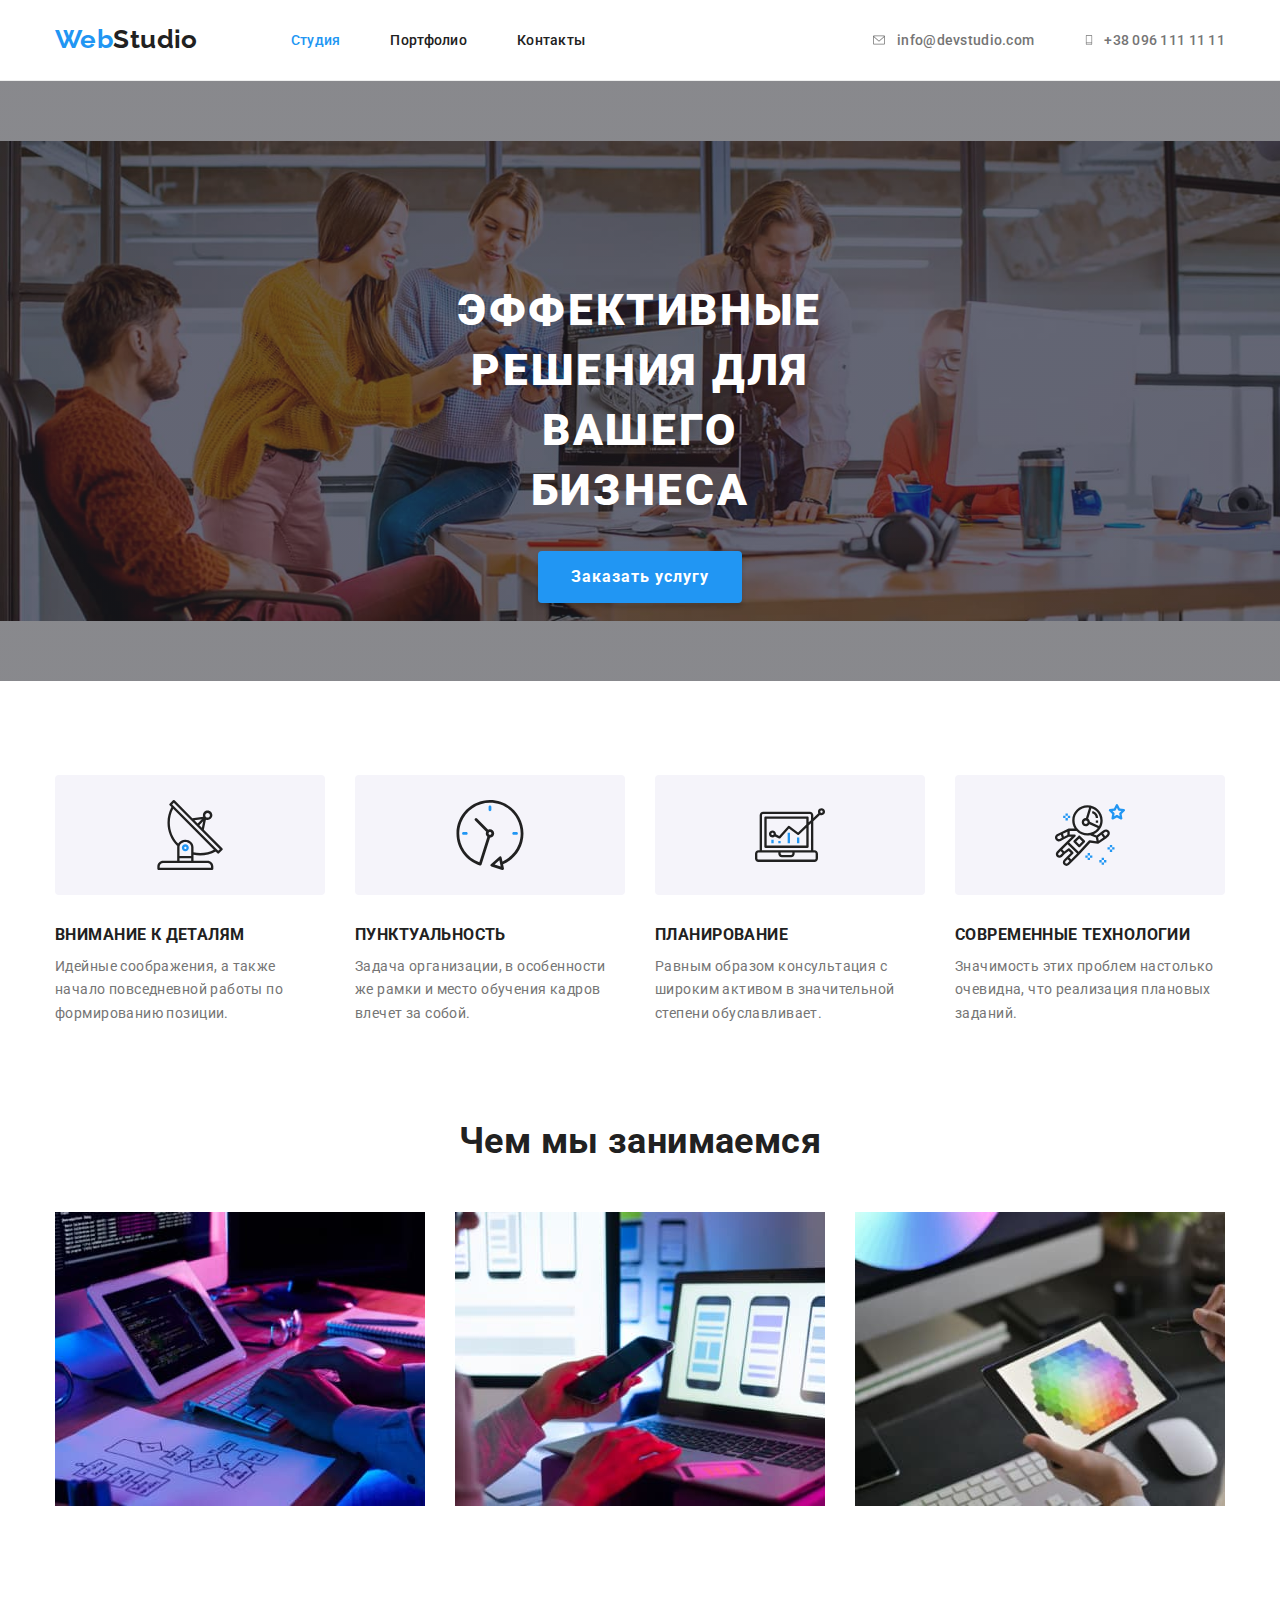
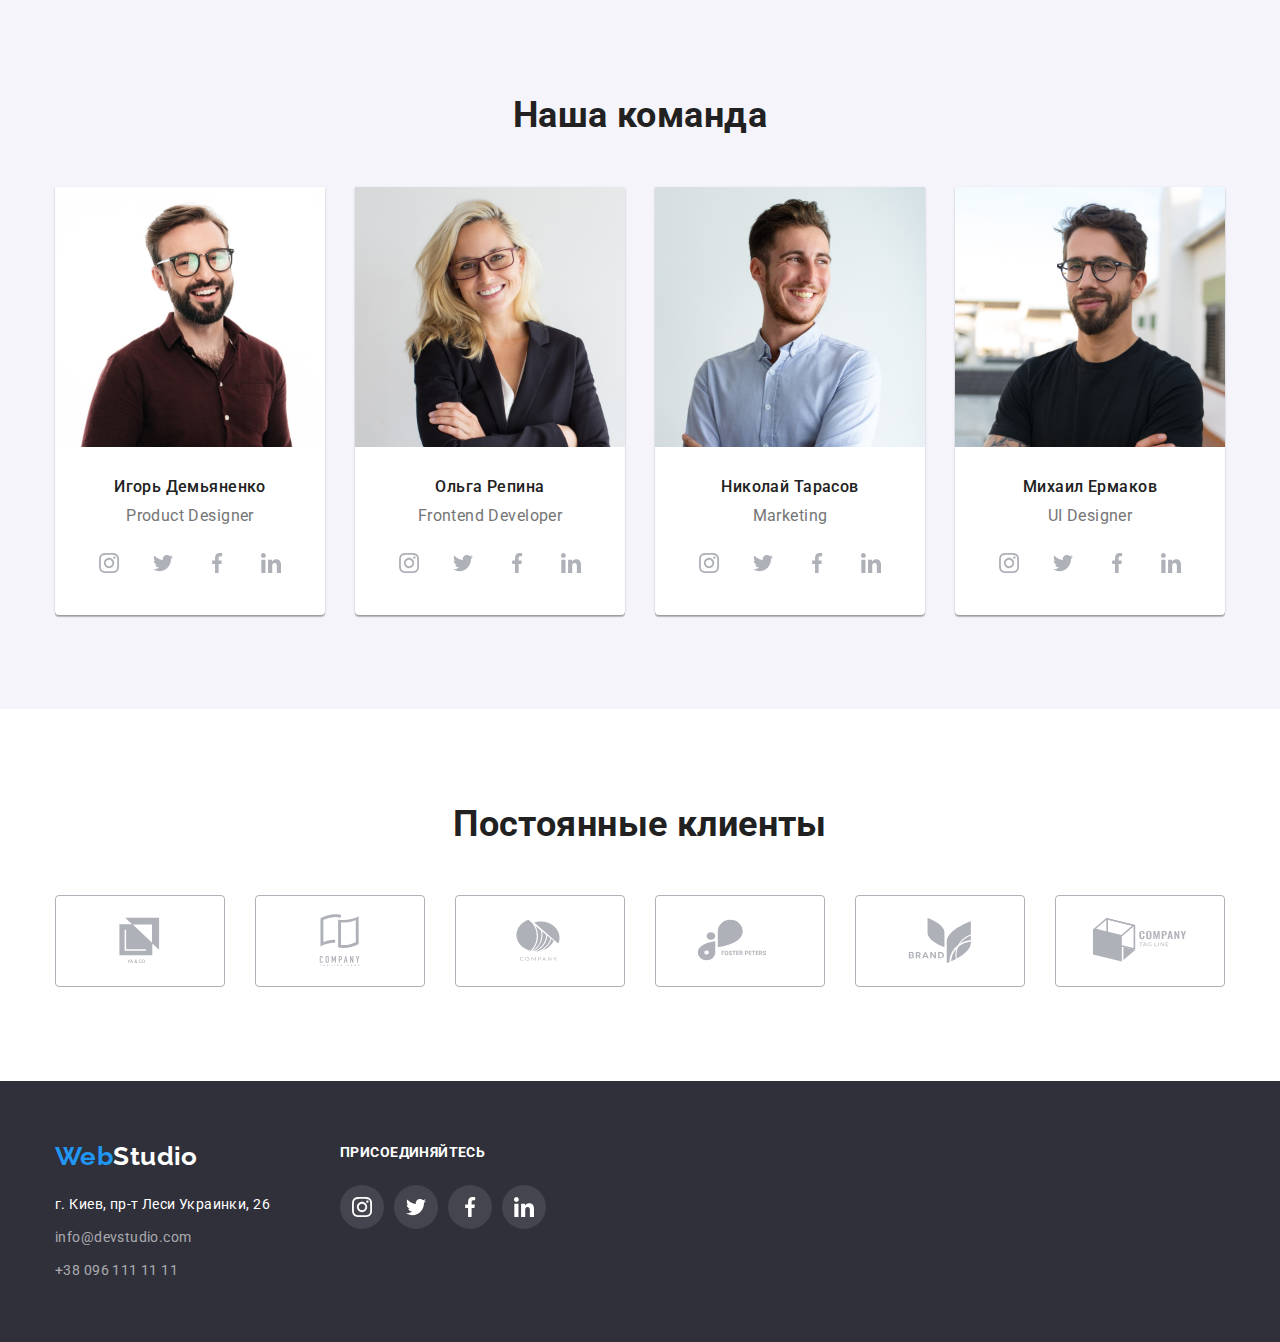
==== index.html @ f3991563 "Добавляет, изменяет стили" ====
<!DOCTYPE html>
<html lang="ru">

<head>
  <meta charset="UTF-8" />
  <meta http-equiv="X-UA-Compatible" content="IE=edge" />
  <meta name="description" content="WebStudio, г. Киев, пр-т Леси Украинки, 26" />
  <meta name="viewport" content="width=device-width, initial-scale=1.0" />
  <title>WebStudio</title>
  <link rel="preconnect" href="https://fonts.googleapis.com">
  <link rel="preconnect" href="https://fonts.gstatic.com" crossorigin>
  <link
    href="https://fonts.googleapis.com/css2?family=Oleo+Script&family=Raleway:wght@700&family=Roboto:wght@400;500;700;900&display=swap"
    rel="stylesheet">
  <link rel="stylesheet"
    href="https://cdnjs.cloudflare.com/ajax/libs/modern-normalize/1.1.0/modern-normalize.min.css" />
  <link rel="stylesheet" href="./css/styles.css" />
</head>

<body>
  <!-- Header -->
  <header class="page-header">
    <div class="container header">
      <nav class="main-nav">
        <a href=" ./index.html" class="logo"><span class="accent">Web</span>Studio</a>
        <ul class="site-nav">
          <li class="item">
            <a href="./index.html" class="link current">Студия</a>
          </li>

          <li class="item">
            <a href="./portfolio.html" class="link">Портфолио</a>
          </li>

          <li class="item"><a href="" class="link">Контакты</a></li>
        </ul>
      </nav>
      <ul class="contacts-header">
        <li class="item">
          <a href="mailto:info@devstudio.com" class="button">
            <svg class="icon-e-mail" width="16" height="12">
              <use href="./images/icons.svg#e-mail">
              </use>
            </svg>
            info@devstudio.com</a>
        </li>

        <li class="item">
          <a href="tel:+380961111111" class="button">
            <svg class="icon-mobile" width="10" height="16">
              <use href="./images/icons.svg#mobile">
              </use>
            </svg>
            +38 096 111 11 11</a>
        </li>
      </ul>
    </div>
  </header>

  <main class="page-main">
    <!-- Hero -->
    <section class="section hero">
      <div class="overlay">
        <h1 class="hero-title">Эффективные решения для вашего бизнеса</h1>
        <button type="button" class="primary-button">Заказать услугу</button>
      </div>
    </section>

    <!-- Features -->
    <section class="section features">
      <div class="container">
        <h2 class="section-title visually-hidden">Особенности</h2>
        <ul class="features-list">
          <li class="features-item">
            <div class="icon">
              <svg class="icon-antenna">
                <use href="./images/icons.svg#antenna"></use>
              </svg>
            </div>

            <h3 class="title">Внимание к деталям</h3>
            <p class="text">
              Идейные соображения, а также начало повседневной работы по
              формированию позиции.
            </p>
          </li>

          <li class="features-item">
            <div class="icon">
              <svg class="icon-clock">
                <use href="./images/icons.svg#clock"></use>
              </svg>
            </div>
            <h3 class="title">Пунктуальность</h3>
            <p class="text">
              Задача организации, в особенности же рамки и место обучения
              кадров влечет за собой.
            </p>
          </li>

          <li class="features-item">
            <div class="icon">
              <svg class="icon-diagram">
                <use href="./images/icons.svg#diagram"></use>
              </svg>
            </div>
            <h3 class="title">Планирование</h3>
            <p class="text">
              Равным образом консультация с широким активом в значительной
              степени обуславливает.
            </p>
          </li>

          <li class="features-item">
            <div class="icon">
              <svg class="icon-astronaut">
                <use href="./images/icons.svg#astronaut"></use>
              </svg>
            </div>
            <h3 class="title">Современные технологии</h3>
            <p class="text">
              Значимость этих проблем настолько очевидна, что реализация плановых заданий.
            </p>

          </li>
        </ul>
      </div>
    </section>
    <!-- Functions -->
    <section class="section functions">
      <div class="container">
        <h2 class="section-title">Чем мы занимаемся</h2>
        <ul class="functions-list">
          <li class="functions-item">
            <img src="./images/studio/programer-working.jpg" alt="Программист" width="370" />
          </li>

          <li class="functions-item">
            <img src="./images/studio/designers.jpg" alt="Мобильный дизайнер" width="370" />
          </li>

          <li class="functions-item">
            <img src="./images/studio/creative-artist.jpg" alt="Креативный дизайнер" width="370" />
          </li>
        </ul>
      </div>
    </section>

    <!-- Our team -->
    <section class="section team">
      <div class="container">
        <h2 class="section-title">Наша команда</h2>
        <ul class="team-list">
          <li class="team-item">
            <img src="./images/studio/igor.jpg" alt="Игорь" width="270" />
            <div class="team-card-content">
              <h3 class="title">Игорь Демьяненко</h3>
              <p lang="en" class="text">Product Designer</p>
              <ul class="social-list">

                <li class="social-item"><a href="https://www.instagram.com" class="link">
                    <svg class="icon-instagram">
                      <use href="./images/icons.svg#instagram"></use>
                    </svg>
                  </a></li>

                <li class="social-item"><a href="https://twitter.com" class="link">
                    <svg class="icon-twitter">
                      <use href="./images/icons.svg#twitter"></use>
                    </svg>
                  </a></li>

                <li class="social-item"><a href="https://www.facebook.com" class="link">
                    <svg class="icon-facebook">
                      <use href="./images/icons.svg#facebook"></use>
                    </svg>
                  </a></li>
                <li class="social-item"><a href="https://www.linkedin.com" class="link">
                    <svg class="icon-linkedin">
                      <use href="./images/icons.svg#linkedin"></use>
                    </svg>
                  </a></li>

              </ul>
            </div>
          </li>

          <li class="team-item">
            <img src="./images//studio/olga.jpg" alt="Ольга" width="270" />
            <div class="team-card-content">
              <h3 class="title">Ольга Репина</h3>
              <p lang="en" class="text">Frontend Developer</p>
              <ul class="social-list">

                <li class="social-item"><a href="https://www.instagram.com" class="link">
                    <svg class="icon-instagram">
                      <use href="./images/icons.svg#instagram"></use>
                    </svg>
                  </a></li>

                <li class="social-item"><a href="https://twitter.com" class="link">
                    <svg class="icon-twitter">
                      <use href="./images/icons.svg#twitter"></use>
                    </svg>
                  </a></li>

                <li class="social-item"><a href="https://www.facebook.com" class="link">
                    <svg class="icon-facebook">
                      <use href="./images/icons.svg#facebook"></use>
                    </svg>
                  </a></li>
                <li class="social-item"><a href="https://www.linkedin.com" class="link">
                    <svg class="icon-linkedin">
                      <use href="./images/icons.svg#linkedin"></use>
                    </svg>
                  </a></li>

              </ul>
            </div>
          </li>

          <li class="team-item">
            <img src="./images//studio/nikolaj.jpg" alt="Hиколай" width="270" />
            <div class="team-card-content">
              <h3 class="title">Николай Тарасов</h3>
              <p lang="en" class="text">Marketing</p>
              <ul class="social-list">

                <li class="social-item"><a href="https://www.instagram.com" class="link">
                    <svg class="icon-instagram">
                      <use href="./images/icons.svg#instagram"></use>
                    </svg>
                  </a></li>

                <li class="social-item"><a href="https://twitter.com" class="link">
                    <svg class="icon-twitter">
                      <use href="./images/icons.svg#twitter"></use>
                    </svg>
                  </a></li>

                <li class="social-item"><a href="https://www.facebook.com" class="link">
                    <svg class="icon-facebook">
                      <use href="./images/icons.svg#facebook"></use>
                    </svg>
                  </a></li>
                <li class="social-item"><a href="https://www.linkedin.com" class="link">
                    <svg class="icon-linkedin">
                      <use href="./images/icons.svg#linkedin"></use>
                    </svg>
                  </a></li>

              </ul>
            </div>
          </li>

          <li class="team-item">
            <img src="./images//studio/mixail.jpg" alt="Михаил" width="270" />
            <div class="team-card-content">
              <h3 class="title">Михаил Ермаков</h3>
              <p lang="en" class="text">UI Designer</p>
              <ul class="social-list">

                <li class="social-item"><a href="https://www.instagram.com" class="link">
                    <svg class="icon-instagram">
                      <use href="./images/icons.svg#instagram"></use>
                    </svg>
                  </a></li>

                <li class="social-item"><a href="https://twitter.com" class="link">
                    <svg class="icon-twitter">
                      <use href="./images/icons.svg#twitter"></use>
                    </svg>
                  </a></li>

                <li class="social-item"><a href="https://www.facebook.com" class="link">
                    <svg class="icon-facebook">
                      <use href="./images/icons.svg#facebook"></use>
                    </svg>
                  </a></li>
                <li class="social-item"><a href="https://www.linkedin.com" class="link">
                    <svg class="icon-linkedin">
                      <use href="./images/icons.svg#linkedin"></use>
                    </svg>
                  </a></li>

              </ul>
            </div>
          </li>
        </ul>
      </div>
    </section>

    <!-- Clients -->
    <section class="section clients">
      <div class="container">
        <h2 class="section-title">Постоянные клиенты</h2>
        <ul class="clients-list">
          <li class="clients-item">
            <a href="" class="link">
              <svg class="logo-client">
                <use href="./images/icons.svg#client-1"></use>
              </svg>
            </a>
          </li>

          <li class="clients-item">
            <a href="" class="link">
              <svg class="logo-client">
                <use href="./images/icons.svg#client-2"></use>
              </svg>
            </a>
          </li>

          <li class="clients-item">
            <a href="" class="link">
              <svg class="logo-client">
                <use href="./images/icons.svg#client-3"></use>
              </svg>
            </a>
          </li>

          <li class="clients-item">
            <a href="" class="link">
              <svg class="logo-client">
                <use href="./images/icons.svg#client-4"></use>
              </svg>
            </a>
          </li>

          <li class="clients-item">
            <a href="" class="link">
              <svg class="logo-client">
                <use href="./images/icons.svg#client-5"></use>
              </svg>
            </a>
          </li>

          <li class="clients-item">
            <a href="" class="link">
              <svg class="logo-client">
                <use href="./images/icons.svg#client-6"></use>
              </svg>
            </a>
          </li>
        </ul>

      </div>
    </section>
  </main>

  <footer class="page-footer">
    <div class="container footer">
      <div class="address">
        <a href="./index.html" class="logo"><span class="accent">Web</span>Studio</a>
        <address>
          <ul class="contacts-list">
            <li class="contacts-item">
              <a href="https://goo.gl/maps/qNfpDweSDdGhbFdq7" target="_blank" rel="noopener noreferrer"
                title="Поисковая система Google" class="link">г. Киев, пр-т Леси Украинки, 26</a>
            </li>

            <li class="contacts-item">
              <a href="mailto:info@devstudio.com" class="button">info@devstudio.com</a>
            </li>

            <li class="contacts-item">
              <a href="tel:+380961111111" class="button">+38 096 111 11 11</a>
            </li>
          </ul>
        </address>
      </div>
      <div class="join">
        <b>Присоединяйтесь</b>
        <ul class="social-list">
          <li class="social-item"><a href="https://www.instagram.com" class="link">
              <svg class="icon-instagram">
                <use href="./images/icons.svg#instagram"></use>
              </svg>
            </a></li>

          <li class="social-item"><a href="https://www.twitter.com" class="link">
              <svg class="icon-twitter">
                <use href="./images/icons.svg#twitter"></use>
              </svg>
            </a></li>

          <li class="social-item"><a href="https://www.facebook.com" class="link">
              <svg class="icon-facebook">
                <use href="./images/icons.svg#facebook"></use>
              </svg>
            </a></li>

          <li class="social-item"><a href="https://www.linkedin.com" class="link">
              <svg class="icon-linkedin">
                <use href="./images/icons.svg#linkedin"></use>
              </svg>
            </a></li>

        </ul>
      </div>
    </div>
  </footer>
</body>

</html>
---- css/styles.css ----
/* Styles for index.html */

:root {
  --primary-text-color: #757575;
  --title-text-color: #212121;
  --contacts-text-color: rgba(255, 255, 255, 0.6);
  --primary-white-color: #ffffff;

  --accent-color: #2196f3;
  --primary-button-accent-color: #188CE8;

  --hero-background-color: #c4c4c4;
  --secondary-background-color: #f5f4fa;
  --header-footer-background-color: #2f303a;

  --primary-button-shadow: 0px 4px 4px rgba(0, 0, 0, 0.15);
  --portfolio-button-shadow: 0px 3px 1px rgba(0, 0, 0, 0.1), 0px 1px 2px rgba(0, 0, 0, 0.08), 0px 2px 2px rgba(0, 0, 0, 0.12);

  --card-set-gap: 30px;
  --card-set-border-color: #eeeeee;

  --team-card-shadow: 0px 1px 3px rgba(0, 0, 0, 0.12), 0px 1px 1px rgba(0, 0, 0, 0.14), 0px 2px 1px rgba(0, 0, 0, 0.2);

  --portfolio-card-shadow: 0px 1px 1px rgba(0, 0, 0, 0.12), 0px 4px 4px rgba(0, 0, 0, 0.06), 1px 4px 6px rgba(0, 0, 0, 0.16);

  --icon-social-color: #afb1b8;
  --icon-social-background-color: rgba(255, 255, 255, 0.1);
}

html {
  box-sizing: border-box;
}

*,
*::before,
*::after {
  inherit;
}

body {
  background-color: var(--primary-white-color);
  color: var(--primary-text-color);
  font-family: Roboto, sans-serif;
  font-size: 14px;
  line-height: 1.71;
  letter-spacing: 0.03em;
}

h1,
h2,
h3,
h4,
h5,
h6,
p {
  margin: 0;
  padding: 0;
}

ul {
  margin: 0;
  padding: 0;
  list-style: none;
}

img {
  display: block;
  max-width: 100%;
  height: auto;
}

.container {
  width: 1200px;
  margin-left: auto;
  margin-right: auto;
  padding-left: 15px;
  padding-right: 15px;
}

.logo {
  color: var(--title-text-color);
  font-family: Raleway, sans-serif;
  font-weight: 700;
  font-size: 26px;
  line-height: 1.19;
  text-decoration: none;
}

.logo .accent {
  color: var(--accent-color);
}

.logo:hover,
.logo:focus,
.page-footer .logo:hover,
.page-footer .logo:focus {
  color: var(--accent-color);
}


/* Page-header */

.page-header {
  border-bottom: 1px solid var(--card-set-border-color);
}

.container.header {
  display: flex;
  align-items: center;
}

.main-nav {
  display: flex;
  align-items: center;
}

.main-nav .logo {
  padding-top: 24px;
  padding-bottom: 25px;
}

/* Site-nav and Contacts-header */

.site-nav .link,
.contacts-header .button {
  font-weight: 500;
  line-height: 1.17;
  letter-spacing: 0.02em;
}

.site-nav .link:hover,
.site-nav .link:focus,
.site-nav .link.current,
.contacts-header .button:hover,
.contacts-header .button:focus {
  color: var(--accent-color);
}

/* Site-nav */

.site-nav {
  display: flex;
  margin-left: 93px;
}

.site-nav .link {
  display: block;
  padding-top: 32px;
  padding-bottom: 32px;

  color: var(--title-text-color);
  text-decoration: none;
}

.site-nav .item+.item {
  margin-left: 50px;
}

/* Contacts-header */

.contacts-header {
  display: flex;
  margin-left: auto;
}

.contacts-header .button {
  display: flex;
  align-items: center;
  padding-top: 32px;
  padding-bottom: 32px;

  color: var(--primary-text-color);
  text-decoration: none;
}

.icon-e-mail,
.icon-mobile {
  margin-right: 10px;
  fill: currentColor;
}

.contacts-header .item+.item {
  margin-left: 50px;
}


/* Hero */

.section.hero {
  padding-top: 0;
  padding-bottom: 0;
  justify-content: center;
  text-align: center;
}

.overlay {
  max-width: 1600px;
  height: 600px;
  padding-top: 200px;
  padding-bottom: 200px;
  padding-right: 452px;
  padding-left: 452px;
  margin-left: auto;
  margin-right: auto;
  background-color: var(--hero-background-color);
  background-image: linear-gradient(rgba(47, 48, 58, 0.4), rgba(47, 48, 58, 0.4)),
    url('../images/studio/hero.jpg');
  background-size: contain;
  background-repeat: no-repeat;
  background-position: center;
}

.hero-title {
  margin-bottom: 30px;

  color: var(--primary-white-color);
  font-weight: 900;
  font-size: 44px;
  line-height: 1.36;
  letter-spacing: 0.06em;
  text-transform: uppercase;
}

/* Button */

button {
  display: inline-block;
  border: 1px solid transparent;
  border-radius: 4px;
  font-family: inherit;
  cursor: pointer;
}

.primary-button {
  padding: 10px 32px;
  min-width: 200px;
  box-shadow: var(--primary-button-shadow);

  color: var(--primary-white-color);
  background-color: var(--accent-color);
  font-weight: 700;
  font-size: 16px;
  line-height: 1.88;
  letter-spacing: 0.06em;
}

.primary-button:hover,
.primary-button:focus {
  color: var(--primary-white-color);
  background-color: var(--primary-button-accent-color);
}

/* Section */

.section {
  padding-top: 94px;
  padding-bottom: 94px;
}

.section-title {
  margin-bottom: 50px;

  color: var(--title-text-color);
  font-size: 36px;
  line-height: 1.17;
  text-align: center;
}

/* Features and Our team*/

.features-list .title,
.team-list .title {
  margin-bottom: 10px;

  color: var(--title-text-color);
}

/* Features and Portfolio*/

.section-title.visually-hidden,
.portfolio-title.visually-hidden {
  position: absolute;
  width: 1px;
  height: 1px;
  margin: -1px;
  border: 0;
  padding: 0;
  white-space: nowrap;
  clip-path: inset(100%);
  clip: rect(0 0 0 0);
  overflow: hidden;
}

/* Features */

.features-list {
  display: flex;
  flex-wrap: wrap;
}

.features-item {
  width: calc((100% - 90px) / 4);
}

.features-list .features-item+.features-item {
  margin-left: 30px;
}

.features-item .icon {
  display: flex;
  height: 120px;
  margin-bottom: 30px;
  align-items: center;
  justify-content: center;
  background-color: var(--secondary-background-color);
  border-radius: 4px;
}

.features-item .icon-antenna,
.features-item .icon-clock,
.features-item .icon-diagram,
.features-item .icon-astronaut {
  width: 70px;
  height: 70px;
}

.features-item .title {
  line-height: 1.17;
  text-transform: uppercase;
}

.features-item .text {
  margin-bottom: 0;
}

/* Functions  */

.section.functions {
  padding-top: 0;
}

.functions-list {
  display: flex;
  flex-wrap: wrap;
}

.functions-item {
  width: calc((100% - 60px) / 3);
}

.functions-list .functions-item+.functions-item {
  margin-left: 30px;
}

/* Our team */

.section.team {
  background-color: var(--secondary-background-color);
}

.team-list {
  display: flex;
  flex-wrap: wrap;
}

.team-list .title {
  margin-bottom: 10px;

  font-weight: 500;
}

.team-item .title,
.team-item .text {
  font-size: 16px;
  line-height: 1.19;
}

.team-item .text {
  margin-bottom: 16px;
}

.team-item {
  width: calc((100% - 90px) / 4);
  text-align: center;

  background-color: var(--primary-white-color);
  box-shadow: var(--team-card-shadow);
  border-radius: 0px 0px 4px 4px;
}

.team-list .team-item+.team-item {
  margin-left: 30px;
}

.team-card-content {
  padding-top: 30px;
  padding-bottom: 30px;
}

.social-list {
  display: flex;
  justify-content: center;
}

.social-list .social-item+.social-item {
  margin-left: 10px;
}

.social-list .link {
  display: flex;
  justify-content: center;
  align-items: center;
  width: 44px;
  height: 44px;
  border-radius: 50%;
  color: var(--icon-social-color);
}

.social-list .link:hover,
.social-list .link:focus {
  color: var(--primary-white-color);
  background-color: var(--accent-color);
}

.icon-instagram,
.icon-twitter,
.icon-facebook,
.icon-linkedin {
  width: 20px;
  height: 20px;
  fill: currentColor;
}

/* Clients */

.clients-list {
  display: flex;
  flex-wrap: wrap;
}

.clients-item {
  width: calc((100% - 150px) / 6);
}

.clients-list .link {
  display: flex;
  justify-content: center;
  align-items: center;
  height: 92px;
  color: var(--icon-social-color);
  border: 1px solid var(--icon-social-color);
  border-radius: 4px;
}

.logo-client {
  width: 106px;
  height: 60px;
  fill: currentColor;
}

.clients-list .link:hover,
.clients-list .link:focus {
  color: var(--accent-color);
  border-color: var(--accent-color);
}

.clients-list .clients-item+.clients-item {
  margin-left: 30px;
}

/* Footer */

.page-footer .logo {
  color: var(--primary-white-color);
}

.page-footer {
  background: var(--header-footer-background-color);
}

.page-footer {
  padding-top: 60px;
  padding-bottom: 60px;
}

address {
  font-style: normal;
  margin-top: 20px;
}

.contacts-item .link {
  color: var(--primary-white-color);
  text-decoration: none;
}

.contacts-item .button {
  color: var(--contacts-text-color);
  text-decoration: none;
}

.contacts-item .link:hover,
.contacts-item .link:focus,
.contacts-item .button:hover,
.contacts-item .button:focus {
  color: var(--accent-color);
}

.contacts-list .contacts-item+.contacts-item {
  margin-top: 9px;
}

.container.footer {
  display: flex;
}

/* Присоединяйтесь */

b {
  text-transform: uppercase;
  color: var(--primary-white-color);
}

.join {
  margin-left: 70px;
}

.join .social-list {
  margin-top: 20px;
}

footer .social-list .link {
  color: var(--primary-white-color);
  background-color: var(--icon-social-background-color);
}

footer .social-list .link:hover,
footer .social-list .link:focus {
  background-color: var(--accent-color);
}



/* Styles for Portfolio */

.portfolio-title {
  color: var(--title-text-color);
}

/*  Button-portfolio  */

.button-portfolio {
  color: var(--title-text-color);
  background-color: var(--secondary-background-color);
  font-weight: 500;
  font-size: 16px;
  line-height: 1.63;
  letter-spacing: 0.03em;
}

.button-portfolio:hover,
.button-portfolio:focus {
  color: var(--primary-white-color);
  background-color: var(--accent-color);
  box-shadow: var(--portfolio-button-shadow);
}

.button-list {
  display: flex;
  justify-content: center;
  margin-bottom: 50px;
}

.button-portfolio {
  padding: 6px 22px;
  min-width: 73px;
}

.button-list .button-item+.button-item {
  margin-left: 8px;
}

/* Card-set-portfolio */

.card-set .link {
  display: block;
  text-decoration: none;
}

.card-set .title {
  margin-bottom: 4px;

  color: var(--title-text-color);
  font-size: 18px;
  line-height: 2;
  letter-spacing: 0.06em;
}

.card-set .text {
  color: var(--primary-text-color);
  font-size: 16px;
  line-height: 1.88;
}

.card-content {
  padding: 20px 24px;
  border-right: 1px solid var(--card-set-border-color);
  border-bottom: 1px solid var(--card-set-border-color);
  border-left: 1px solid var(--card-set-border-color);
}

.card-set-list {
  display: flex;
  flex-wrap: wrap;
  margin-left: calc(-1 * var(--card-set-gap));
  margin-top: calc(-1 * var(--card-set-gap));
}

.card-set .item {
  flex-basis: calc(100% / 3 - var(--card-set-gap));
  margin-left: var(--card-set-gap);
  margin-top: var(--card-set-gap);
}

.card-set .item:hover,
.card-set .item:focus {
  box-shadow: var(--portfolio-card-shadow);
}
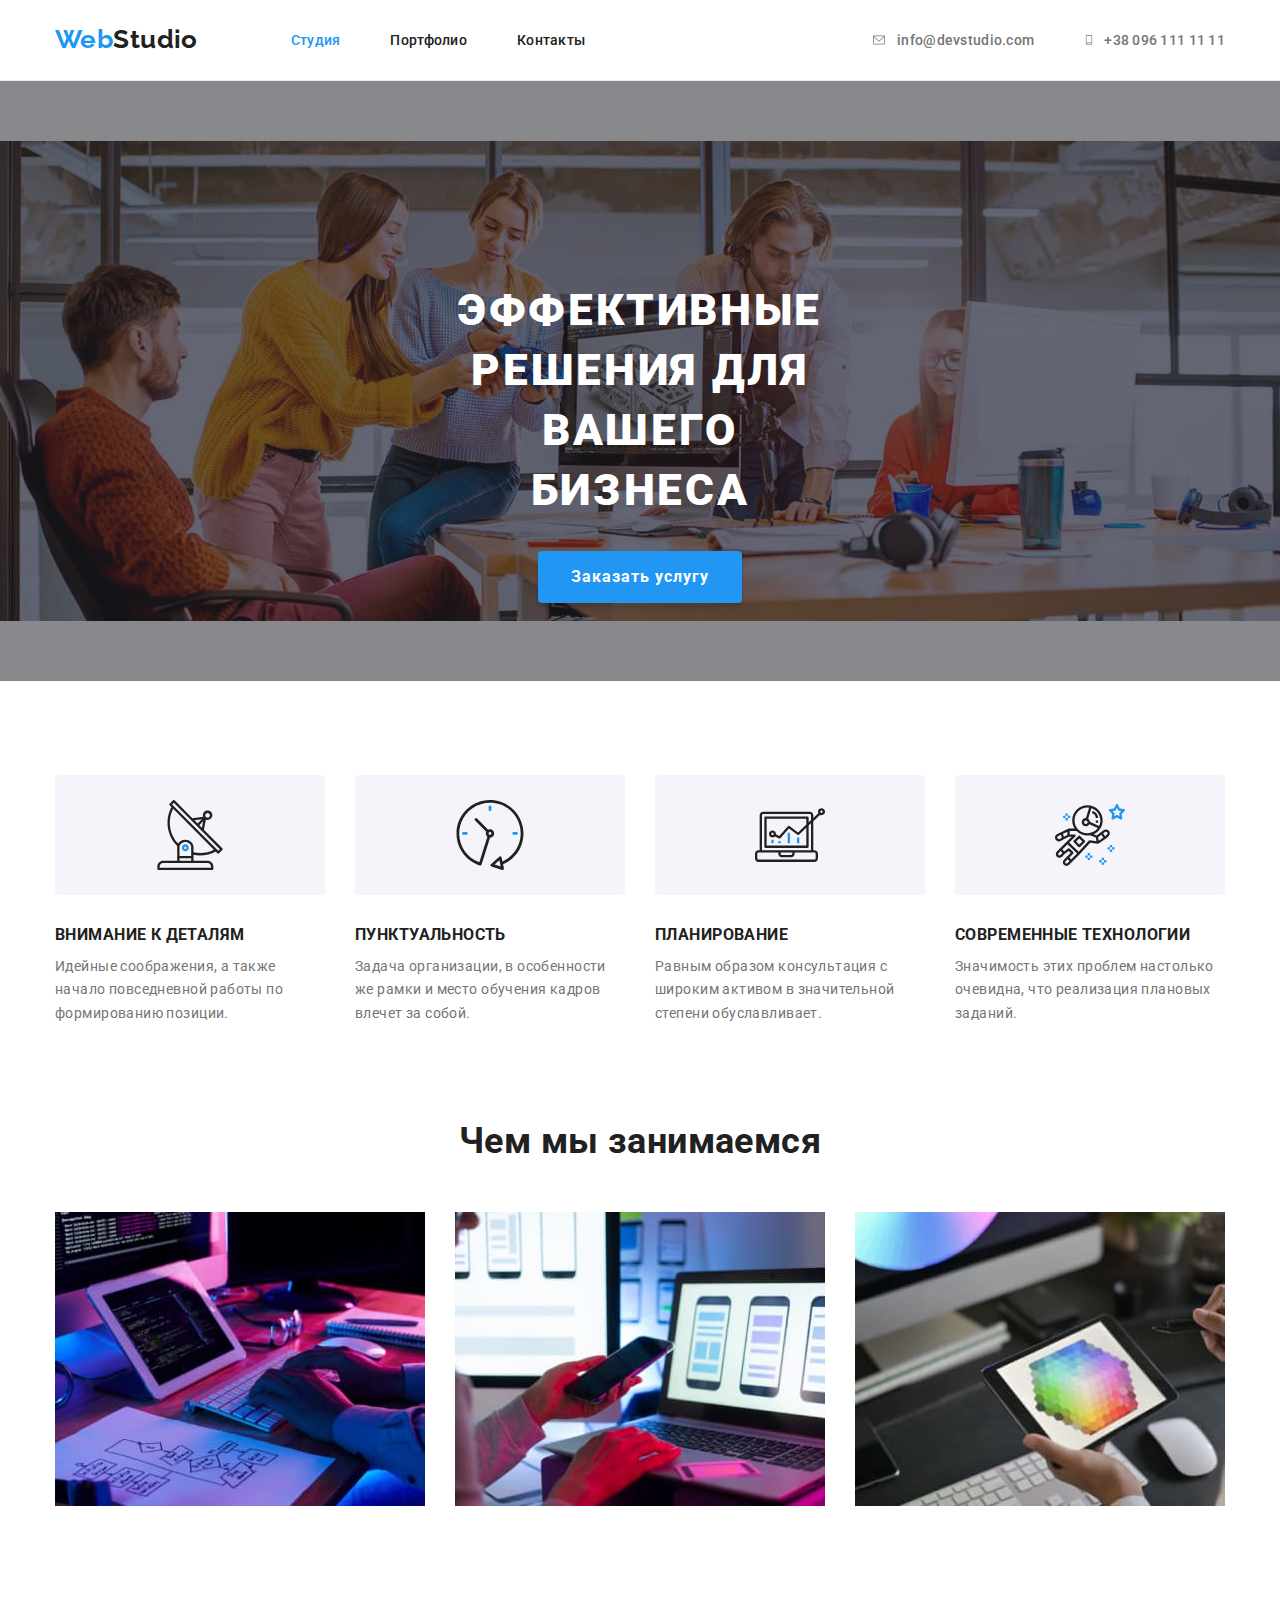
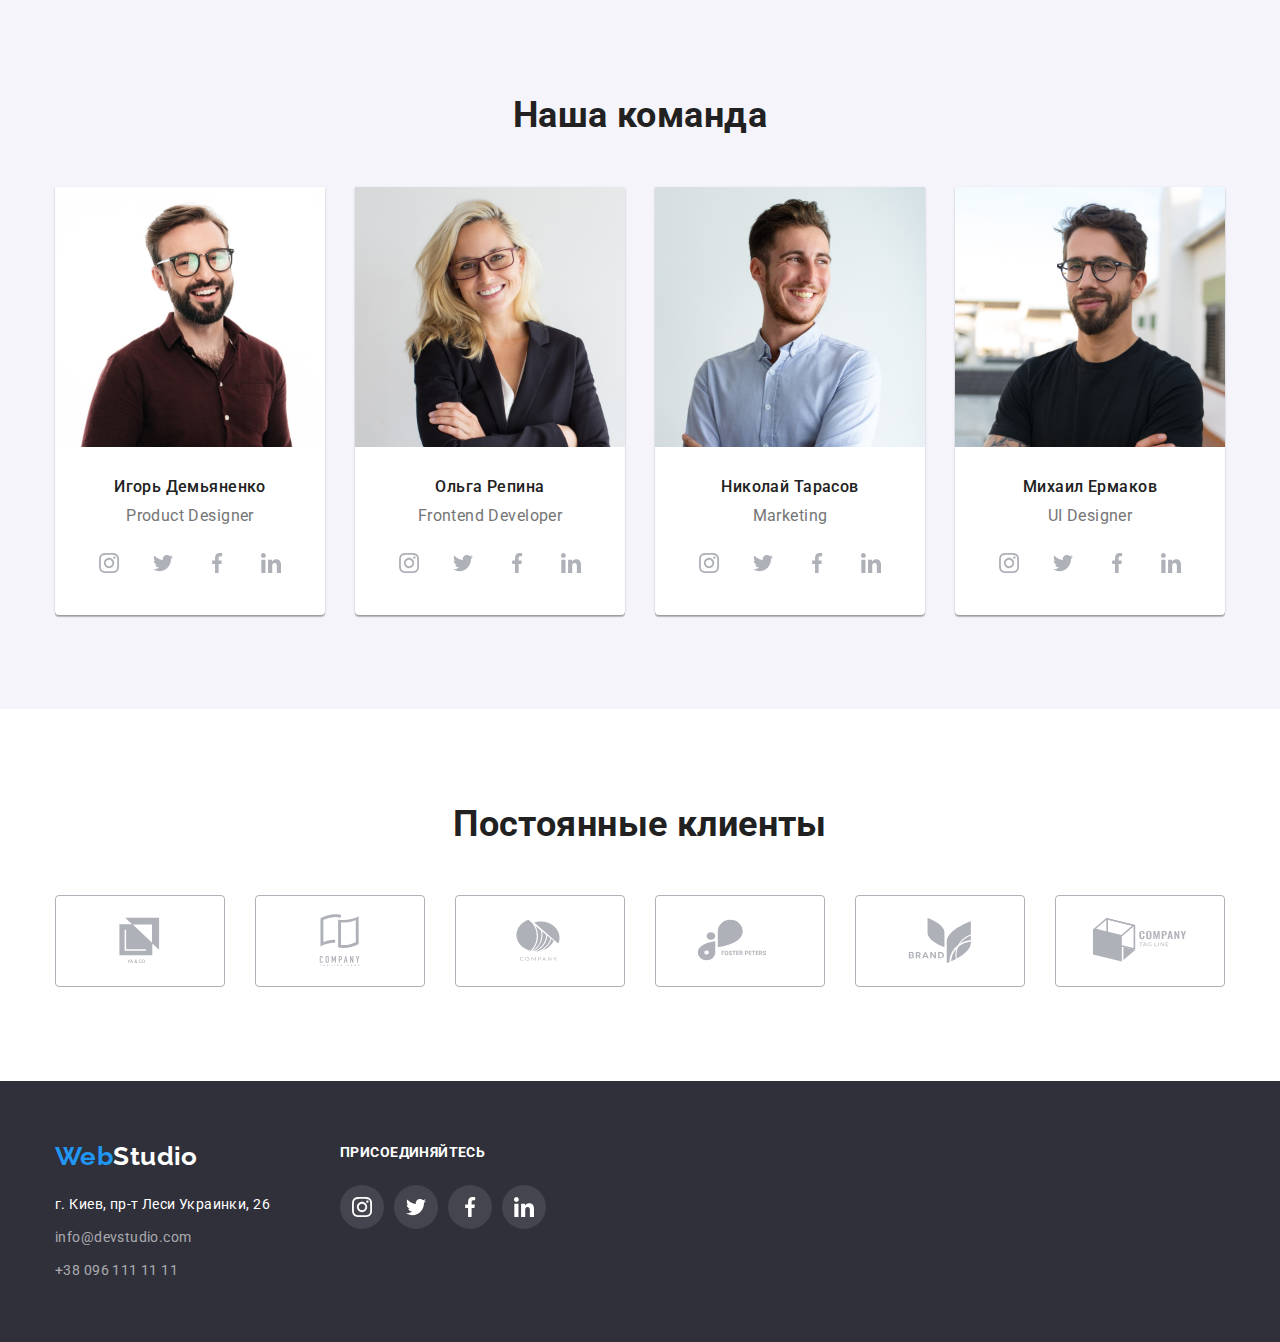
==== commit 336b3894: "Задает размеры иконок" ====
--- a/index.html
+++ b/index.html
@@ -73,7 +73,7 @@
         <ul class="features-list">
           <li class="features-item">
             <div class="icon">
-              <svg class="icon-antenna">
+              <svg class="icon-antenna" width="70" height="70">
                 <use href="./images/icons.svg#antenna"></use>
               </svg>
             </div>
@@ -87,7 +87,7 @@
 
           <li class="features-item">
             <div class="icon">
-              <svg class="icon-clock">
+              <svg class="icon-clock" width="70" height="70">
                 <use href="./images/icons.svg#clock"></use>
               </svg>
             </div>
@@ -100,7 +100,7 @@
 
           <li class="features-item">
             <div class="icon">
-              <svg class="icon-diagram">
+              <svg class="icon-diagram" width="70" height="70">
                 <use href="./images/icons.svg#diagram"></use>
               </svg>
             </div>
@@ -113,7 +113,7 @@
 
           <li class="features-item">
             <div class="icon">
-              <svg class="icon-astronaut">
+              <svg class="icon-astronaut" width="70" height="70">
                 <use href="./images/icons.svg#astronaut"></use>
               </svg>
             </div>
@@ -159,24 +159,25 @@
               <ul class="social-list">
 
                 <li class="social-item"><a href="https://www.instagram.com" class="link">
-                    <svg class="icon-instagram">
+                    <svg class="icon-instagram" width="20" height="20">
                       <use href="./images/icons.svg#instagram"></use>
                     </svg>
                   </a></li>
 
                 <li class="social-item"><a href="https://twitter.com" class="link">
-                    <svg class="icon-twitter">
+                    <svg class="icon-twitter" width="20" height="20">
                       <use href="./images/icons.svg#twitter"></use>
                     </svg>
                   </a></li>
 
                 <li class="social-item"><a href="https://www.facebook.com" class="link">
-                    <svg class="icon-facebook">
+                    <svg class="icon-facebook" width="20" height="20">
                       <use href="./images/icons.svg#facebook"></use>
                     </svg>
                   </a></li>
+
                 <li class="social-item"><a href="https://www.linkedin.com" class="link">
-                    <svg class="icon-linkedin">
+                    <svg class="icon-linkedin" width="20" height="20">
                       <use href="./images/icons.svg#linkedin"></use>
                     </svg>
                   </a></li>
@@ -193,24 +194,24 @@
               <ul class="social-list">
 
                 <li class="social-item"><a href="https://www.instagram.com" class="link">
-                    <svg class="icon-instagram">
+                    <svg class="icon-instagram" width="20" height="20">
                       <use href="./images/icons.svg#instagram"></use>
                     </svg>
                   </a></li>
 
                 <li class="social-item"><a href="https://twitter.com" class="link">
-                    <svg class="icon-twitter">
+                    <svg class="icon-twitter" width="20" height="20"> width="20" height="20"
                       <use href="./images/icons.svg#twitter"></use>
                     </svg>
                   </a></li>
 
                 <li class="social-item"><a href="https://www.facebook.com" class="link">
-                    <svg class="icon-facebook">
+                    <svg class="icon-facebook" width="20" height="20">
                       <use href="./images/icons.svg#facebook"></use>
                     </svg>
                   </a></li>
                 <li class="social-item"><a href="https://www.linkedin.com" class="link">
-                    <svg class="icon-linkedin">
+                    <svg class="icon-linkedin" width="20" height="20">
                       <use href="./images/icons.svg#linkedin"></use>
                     </svg>
                   </a></li>
@@ -227,24 +228,24 @@
               <ul class="social-list">
 
                 <li class="social-item"><a href="https://www.instagram.com" class="link">
-                    <svg class="icon-instagram">
+                    <svg class="icon-instagram" width="20" height="20">
                       <use href="./images/icons.svg#instagram"></use>
                     </svg>
                   </a></li>
 
                 <li class="social-item"><a href="https://twitter.com" class="link">
-                    <svg class="icon-twitter">
+                    <svg class="icon-twitter" width="20" height="20">
                       <use href="./images/icons.svg#twitter"></use>
                     </svg>
                   </a></li>
 
                 <li class="social-item"><a href="https://www.facebook.com" class="link">
-                    <svg class="icon-facebook">
+                    <svg class="icon-facebook" width="20" height="20">
                       <use href="./images/icons.svg#facebook"></use>
                     </svg>
                   </a></li>
                 <li class="social-item"><a href="https://www.linkedin.com" class="link">
-                    <svg class="icon-linkedin">
+                    <svg class="icon-linkedin" width="20" height="20">
                       <use href="./images/icons.svg#linkedin"></use>
                     </svg>
                   </a></li>
@@ -261,24 +262,24 @@
               <ul class="social-list">
 
                 <li class="social-item"><a href="https://www.instagram.com" class="link">
-                    <svg class="icon-instagram">
+                    <svg class="icon-instagram" width="20" height="20">
                       <use href="./images/icons.svg#instagram"></use>
                     </svg>
                   </a></li>
 
                 <li class="social-item"><a href="https://twitter.com" class="link">
-                    <svg class="icon-twitter">
+                    <svg class="icon-twitter" width="20" height="20">
                       <use href="./images/icons.svg#twitter"></use>
                     </svg>
                   </a></li>
 
                 <li class="social-item"><a href="https://www.facebook.com" class="link">
-                    <svg class="icon-facebook">
+                    <svg class="icon-facebook" width="20" height="20">
                       <use href="./images/icons.svg#facebook"></use>
                     </svg>
                   </a></li>
                 <li class="social-item"><a href="https://www.linkedin.com" class="link">
-                    <svg class="icon-linkedin">
+                    <svg class="icon-linkedin" width="20" height="20">
                       <use href="./images/icons.svg#linkedin"></use>
                     </svg>
                   </a></li>
@@ -297,7 +298,7 @@
         <ul class="clients-list">
           <li class="clients-item">
             <a href="" class="link">
-              <svg class="logo-client">
+              <svg class="logo-client" width="106" height="60">
                 <use href="./images/icons.svg#client-1"></use>
               </svg>
             </a>
@@ -305,7 +306,7 @@
 
           <li class="clients-item">
             <a href="" class="link">
-              <svg class="logo-client">
+              <svg class="logo-client" width="106" height="60">
                 <use href="./images/icons.svg#client-2"></use>
               </svg>
             </a>
@@ -313,7 +314,7 @@
 
           <li class="clients-item">
             <a href="" class="link">
-              <svg class="logo-client">
+              <svg class="logo-client" width="106" height="60">
                 <use href="./images/icons.svg#client-3"></use>
               </svg>
             </a>
@@ -321,7 +322,7 @@
 
           <li class="clients-item">
             <a href="" class="link">
-              <svg class="logo-client">
+              <svg class="logo-client" width="106" height="60">
                 <use href="./images/icons.svg#client-4"></use>
               </svg>
             </a>
@@ -329,7 +330,7 @@
 
           <li class="clients-item">
             <a href="" class="link">
-              <svg class="logo-client">
+              <svg class="logo-client" width="106" height="60">
                 <use href="./images/icons.svg#client-5"></use>
               </svg>
             </a>
@@ -337,7 +338,7 @@
 
           <li class="clients-item">
             <a href="" class="link">
-              <svg class="logo-client">
+              <svg class="logo-client" width="106" height="60">
                 <use href="./images/icons.svg#client-6"></use>
               </svg>
             </a>
@@ -373,25 +374,25 @@
         <b>Присоединяйтесь</b>
         <ul class="social-list">
           <li class="social-item"><a href="https://www.instagram.com" class="link">
-              <svg class="icon-instagram">
+              <svg class="icon-instagram" width="20" height="20">
                 <use href="./images/icons.svg#instagram"></use>
               </svg>
             </a></li>
 
           <li class="social-item"><a href="https://www.twitter.com" class="link">
-              <svg class="icon-twitter">
+              <svg class="icon-twitter" width="20" height="20">
                 <use href="./images/icons.svg#twitter"></use>
               </svg>
             </a></li>
 
           <li class="social-item"><a href="https://www.facebook.com" class="link">
-              <svg class="icon-facebook">
+              <svg class="icon-facebook" width="20" height="20">
                 <use href="./images/icons.svg#facebook"></use>
               </svg>
             </a></li>
 
           <li class="social-item"><a href="https://www.linkedin.com" class="link">
-              <svg class="icon-linkedin">
+              <svg class="icon-linkedin" width="20" height="20">
                 <use href="./images/icons.svg#linkedin"></use>
               </svg>
             </a></li>
--- a/css/styles.css
+++ b/css/styles.css
@@ -17,6 +17,8 @@
   --portfolio-button-shadow: 0px 3px 1px rgba(0, 0, 0, 0.1), 0px 1px 2px rgba(0, 0, 0, 0.08), 0px 2px 2px rgba(0, 0, 0, 0.12);
 
   --card-set-gap: 30px;
+
+  --header-border-color: #ececec;
   --card-set-border-color: #eeeeee;
 
   --team-card-shadow: 0px 1px 3px rgba(0, 0, 0, 0.12), 0px 1px 1px rgba(0, 0, 0, 0.14), 0px 2px 1px rgba(0, 0, 0, 0.2);
@@ -101,7 +103,7 @@
 /* Page-header */
 
 .page-header {
-  border-bottom: 1px solid var(--card-set-border-color);
+  border-bottom: 1px solid var(--header-border-color);
 }
 
 .container.header {
@@ -117,6 +119,7 @@
 .main-nav .logo {
   padding-top: 24px;
   padding-bottom: 25px;
+  а
 }
 
 /* Site-nav and Contacts-header */
@@ -316,14 +319,6 @@
   border-radius: 4px;
 }
 
-.features-item .icon-antenna,
-.features-item .icon-clock,
-.features-item .icon-diagram,
-.features-item .icon-astronaut {
-  width: 70px;
-  height: 70px;
-}
-
 .features-item .title {
   line-height: 1.17;
   text-transform: uppercase;
@@ -426,8 +421,6 @@
 .icon-twitter,
 .icon-facebook,
 .icon-linkedin {
-  width: 20px;
-  height: 20px;
   fill: currentColor;
 }
 
@@ -453,8 +446,6 @@
 }
 
 .logo-client {
-  width: 106px;
-  height: 60px;
   fill: currentColor;
 }
 
@@ -537,8 +528,6 @@
 footer .social-list .link:focus {
   background-color: var(--accent-color);
 }
-
-
 
 /* Styles for Portfolio */
 
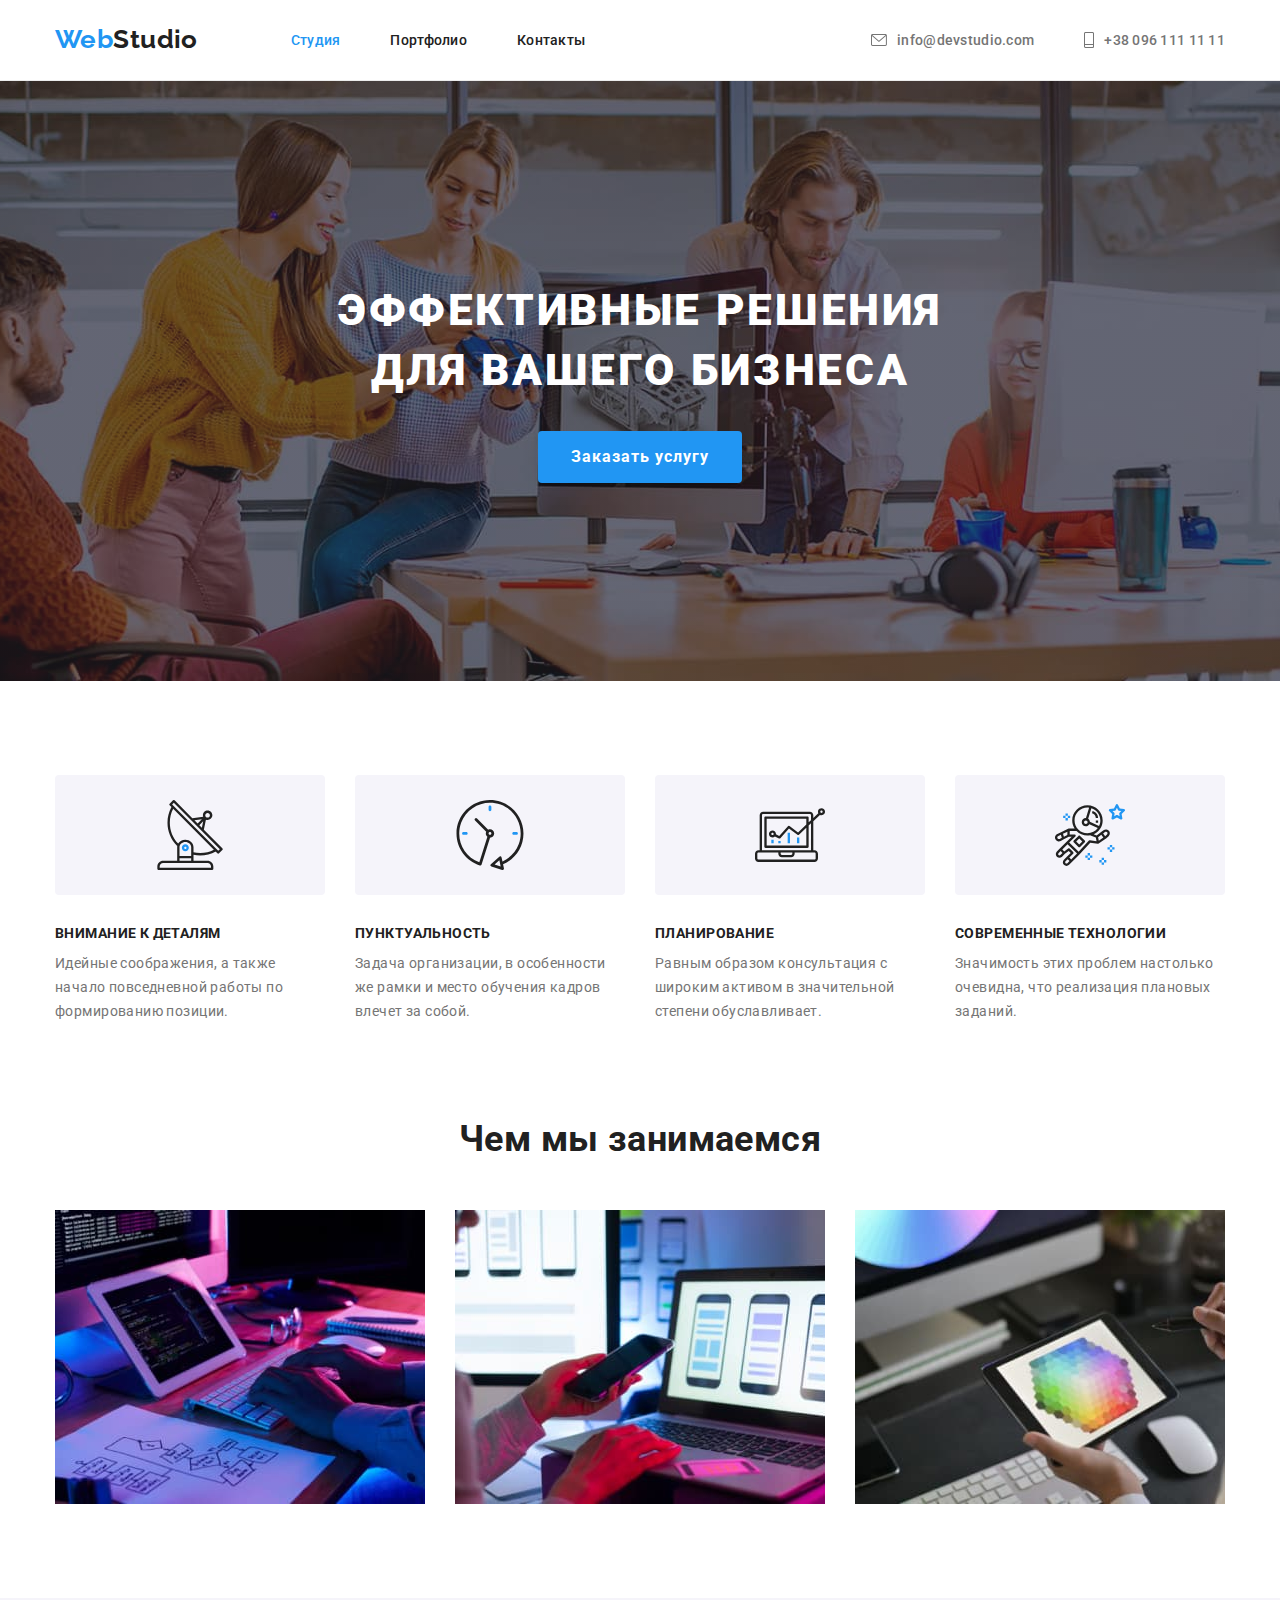
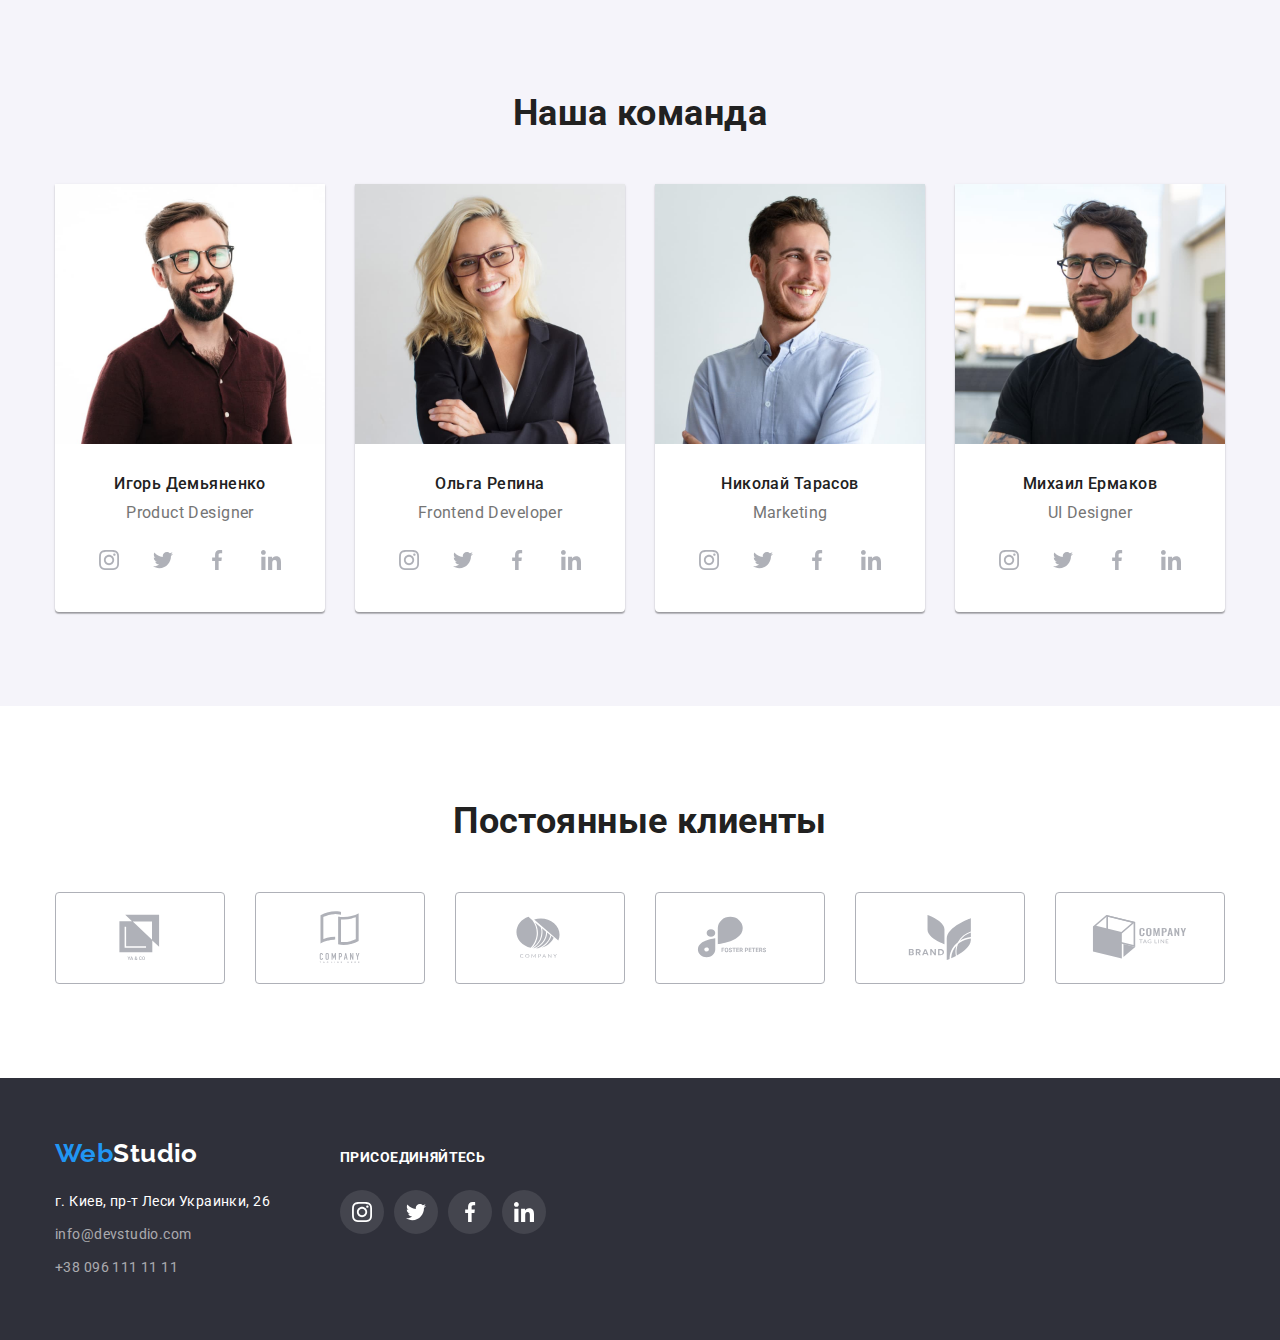
==== commit 24955a4a: "Изменяет стили после проверки" ====
--- a/index.html
+++ b/index.html
@@ -47,8 +47,8 @@
 
         <li class="item">
           <a href="tel:+380961111111" class="button">
-            <svg class="icon-mobile" width="10" height="16">
-              <use href="./images/icons.svg#mobile">
+            <svg class="icon-telefon" width="10" height="16">
+              <use href="./images/icons.svg#telefon">
               </use>
             </svg>
             +38 096 111 11 11</a>
@@ -60,7 +60,7 @@
   <main class="page-main">
     <!-- Hero -->
     <section class="section hero">
-      <div class="overlay">
+      <div class="container">
         <h1 class="hero-title">Эффективные решения для вашего бизнеса</h1>
         <button type="button" class="primary-button">Заказать услугу</button>
       </div>
@@ -200,7 +200,7 @@
                   </a></li>
 
                 <li class="social-item"><a href="https://twitter.com" class="link">
-                    <svg class="icon-twitter" width="20" height="20"> width="20" height="20"
+                    <svg class="icon-twitter" width="20" height="20">
                       <use href="./images/icons.svg#twitter"></use>
                     </svg>
                   </a></li>
--- a/css/styles.css
+++ b/css/styles.css
@@ -177,7 +177,7 @@
 }
 
 .icon-e-mail,
-.icon-mobile {
+.icon-telefon {
   margin-right: 10px;
   fill: currentColor;
 }
@@ -186,35 +186,27 @@
   margin-left: 50px;
 }
 
-
 /* Hero */
 
 .section.hero {
-  padding-top: 0;
-  padding-bottom: 0;
-  justify-content: center;
-  text-align: center;
-}
-
-.overlay {
   max-width: 1600px;
   height: 600px;
-  padding-top: 200px;
-  padding-bottom: 200px;
-  padding-right: 452px;
-  padding-left: 452px;
-  margin-left: auto;
-  margin-right: auto;
+  padding: 200px 0;
+  margin: 0 auto;
+
   background-color: var(--hero-background-color);
+  text-align: center;
+
   background-image: linear-gradient(rgba(47, 48, 58, 0.4), rgba(47, 48, 58, 0.4)),
     url('../images/studio/hero.jpg');
-  background-size: contain;
+  background-size: cover;
   background-repeat: no-repeat;
   background-position: center;
 }
 
 .hero-title {
-  margin-bottom: 30px;
+  width: 696px;
+  margin: 0 auto;
 
   color: var(--primary-white-color);
   font-weight: 900;
@@ -236,6 +228,7 @@
 
 .primary-button {
   padding: 10px 32px;
+  margin-top: 30px;
   min-width: 200px;
   box-shadow: var(--primary-button-shadow);
 
@@ -320,6 +313,7 @@
 }
 
 .features-item .title {
+  font-size: 14px;
   line-height: 1.17;
   text-transform: uppercase;
 }
@@ -502,6 +496,7 @@
 
 .container.footer {
   display: flex;
+  align-items: baseline;
 }
 
 /* Присоединяйтесь */
@@ -610,7 +605,7 @@
   margin-top: var(--card-set-gap);
 }
 
-.card-set .item:hover,
-.card-set .item:focus {
+.card-set .link:hover,
+.card-set .link:focus {
   box-shadow: var(--portfolio-card-shadow);
 }